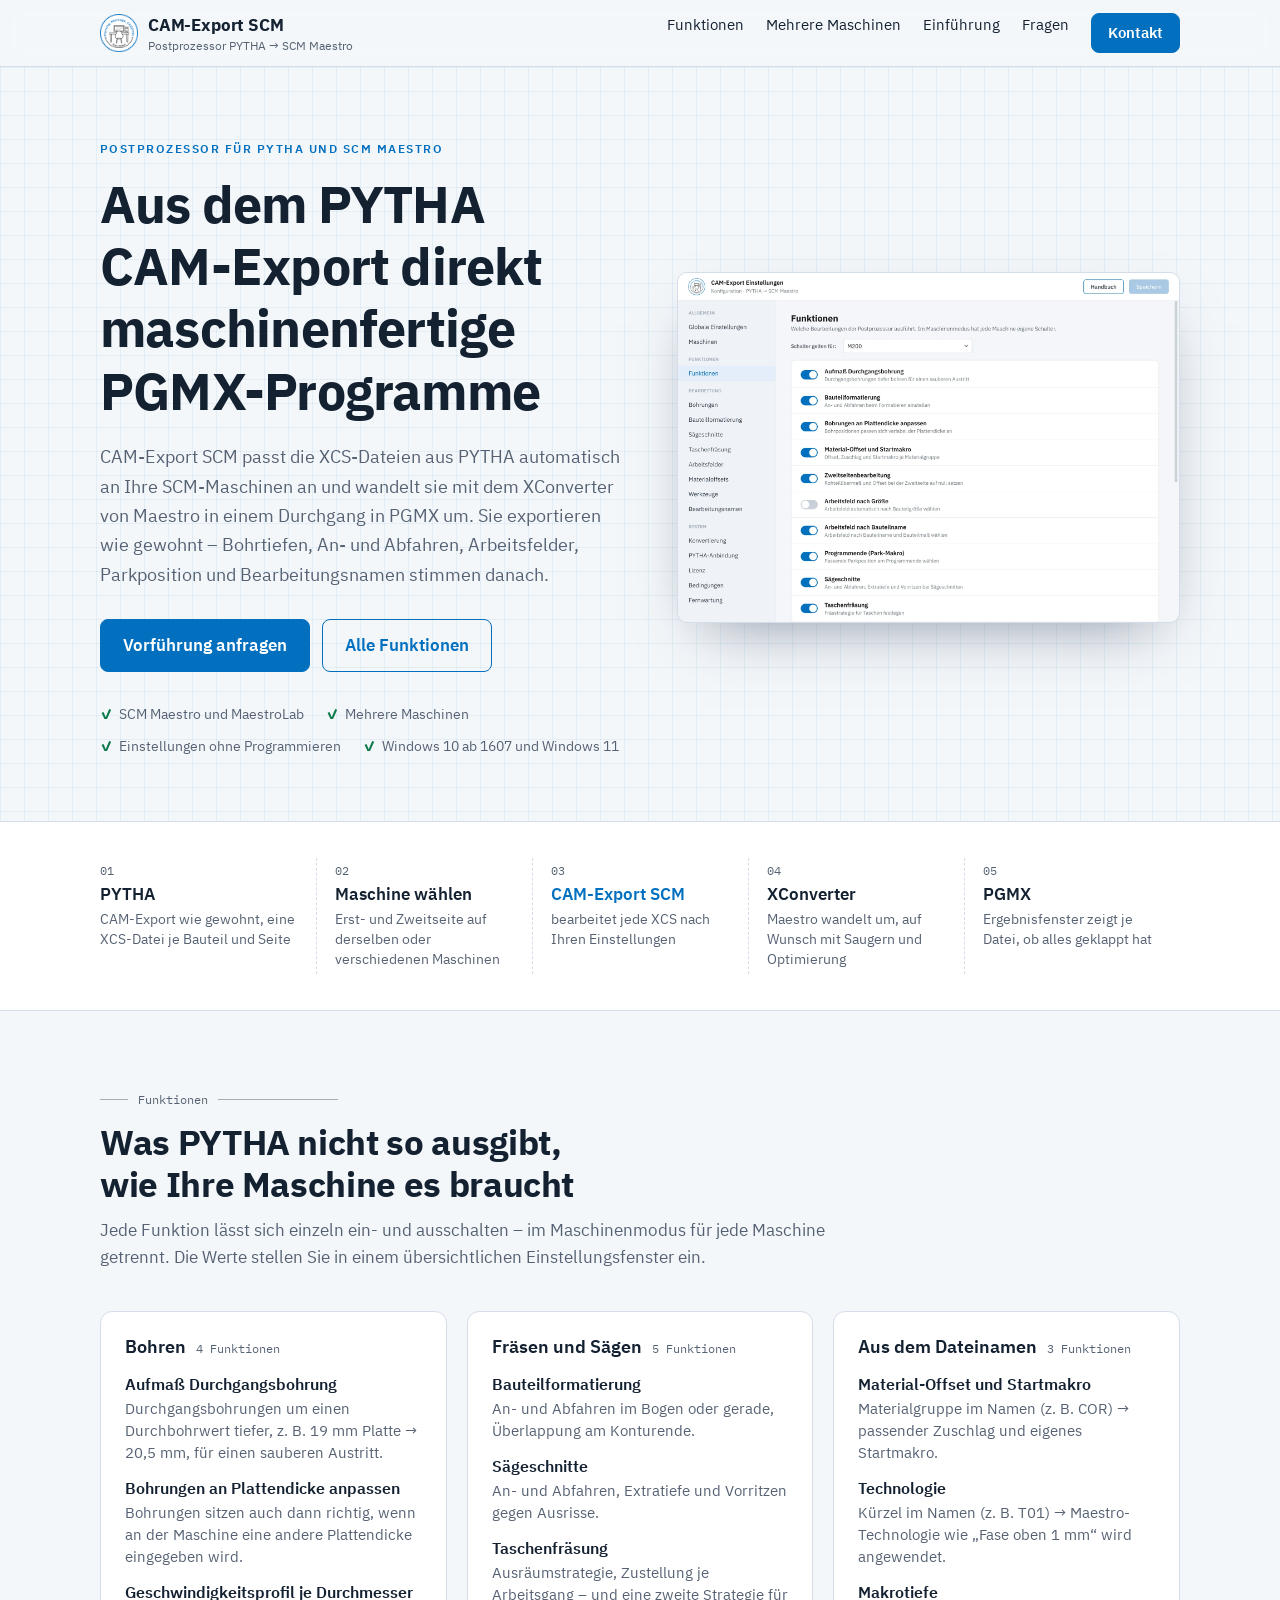
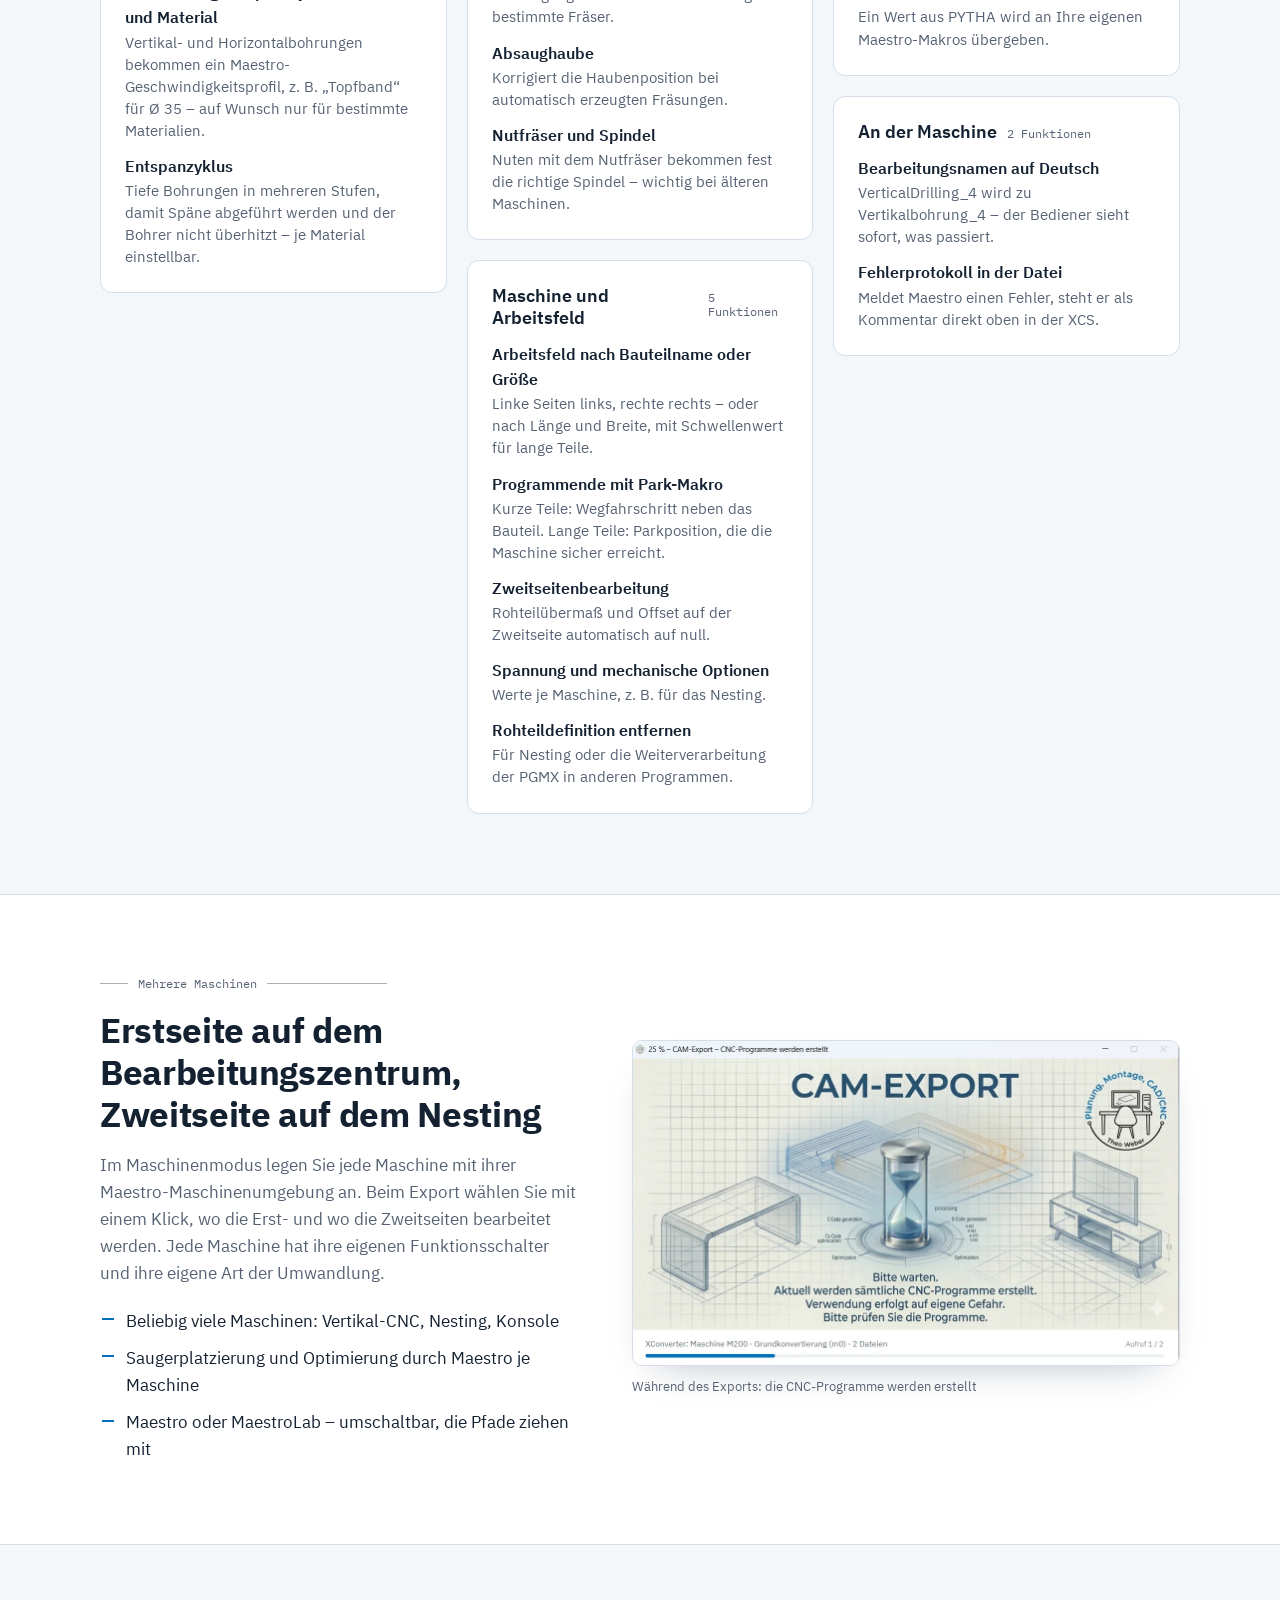
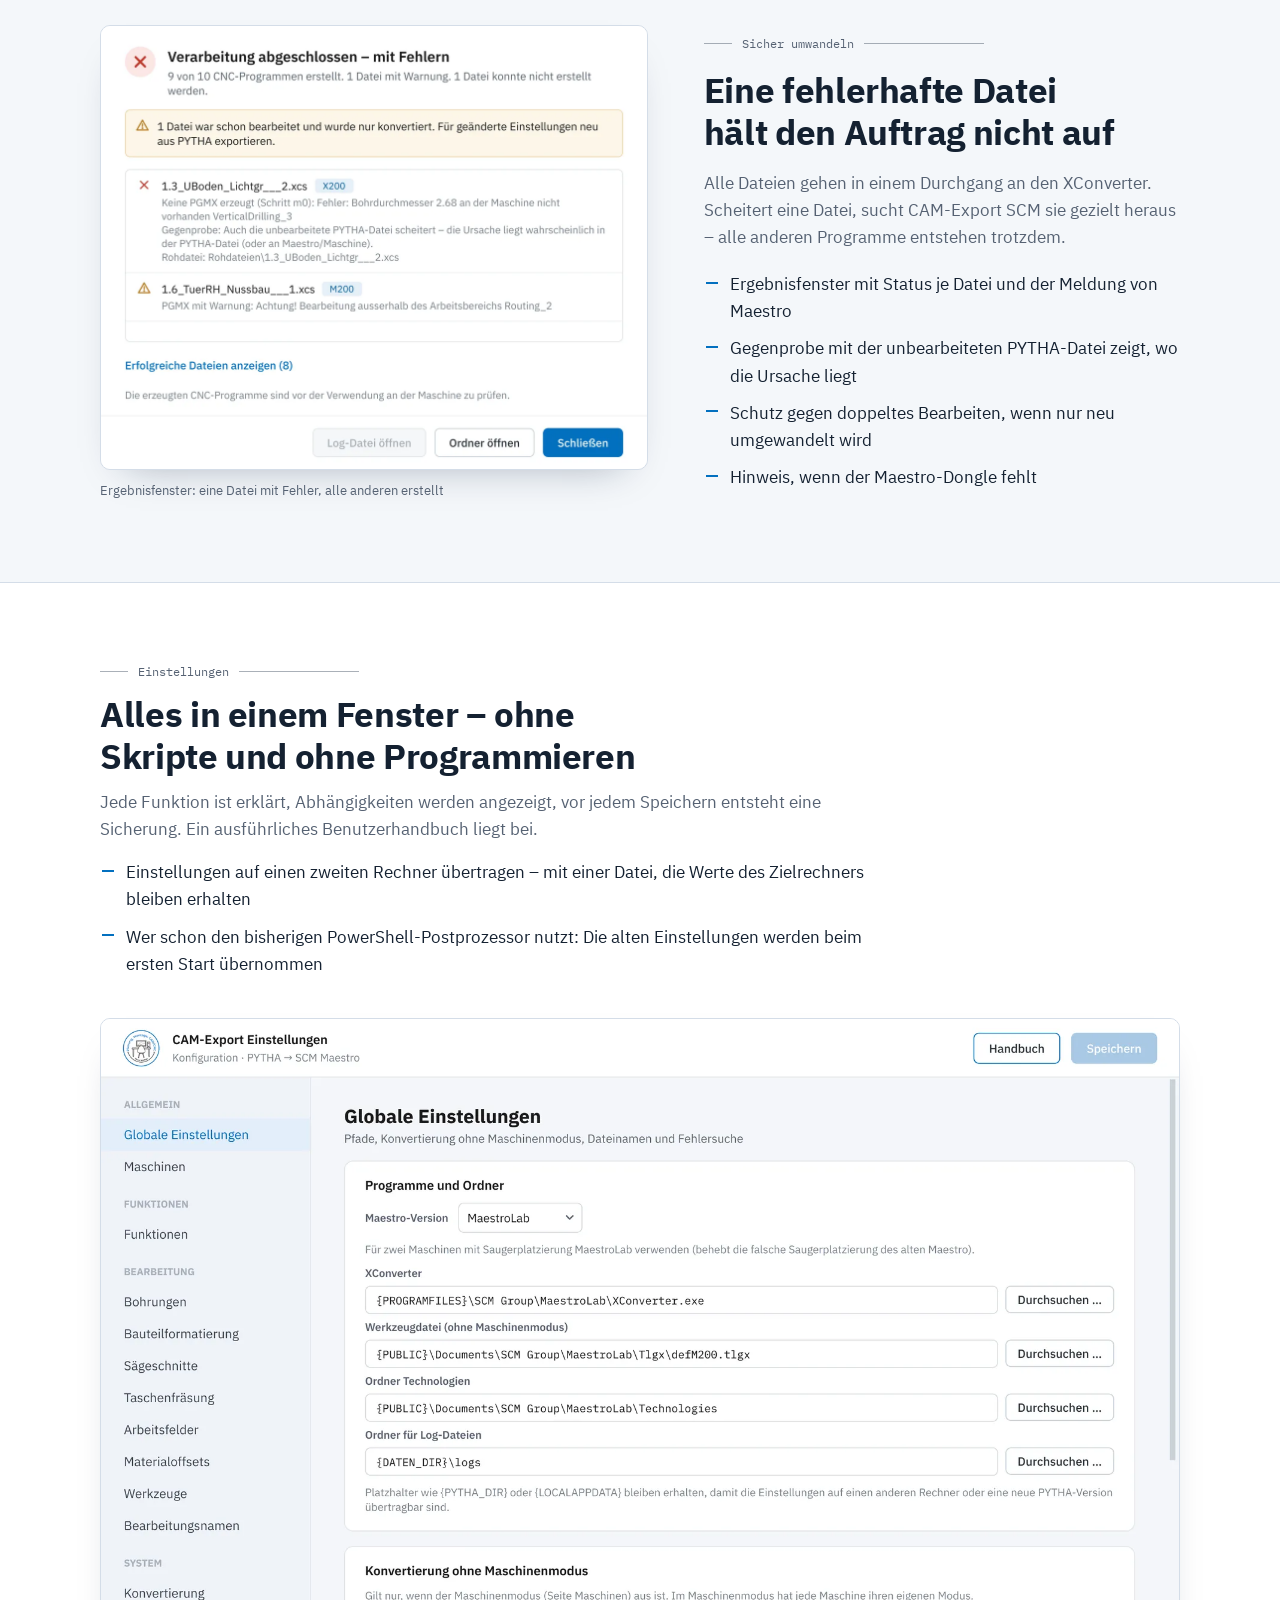
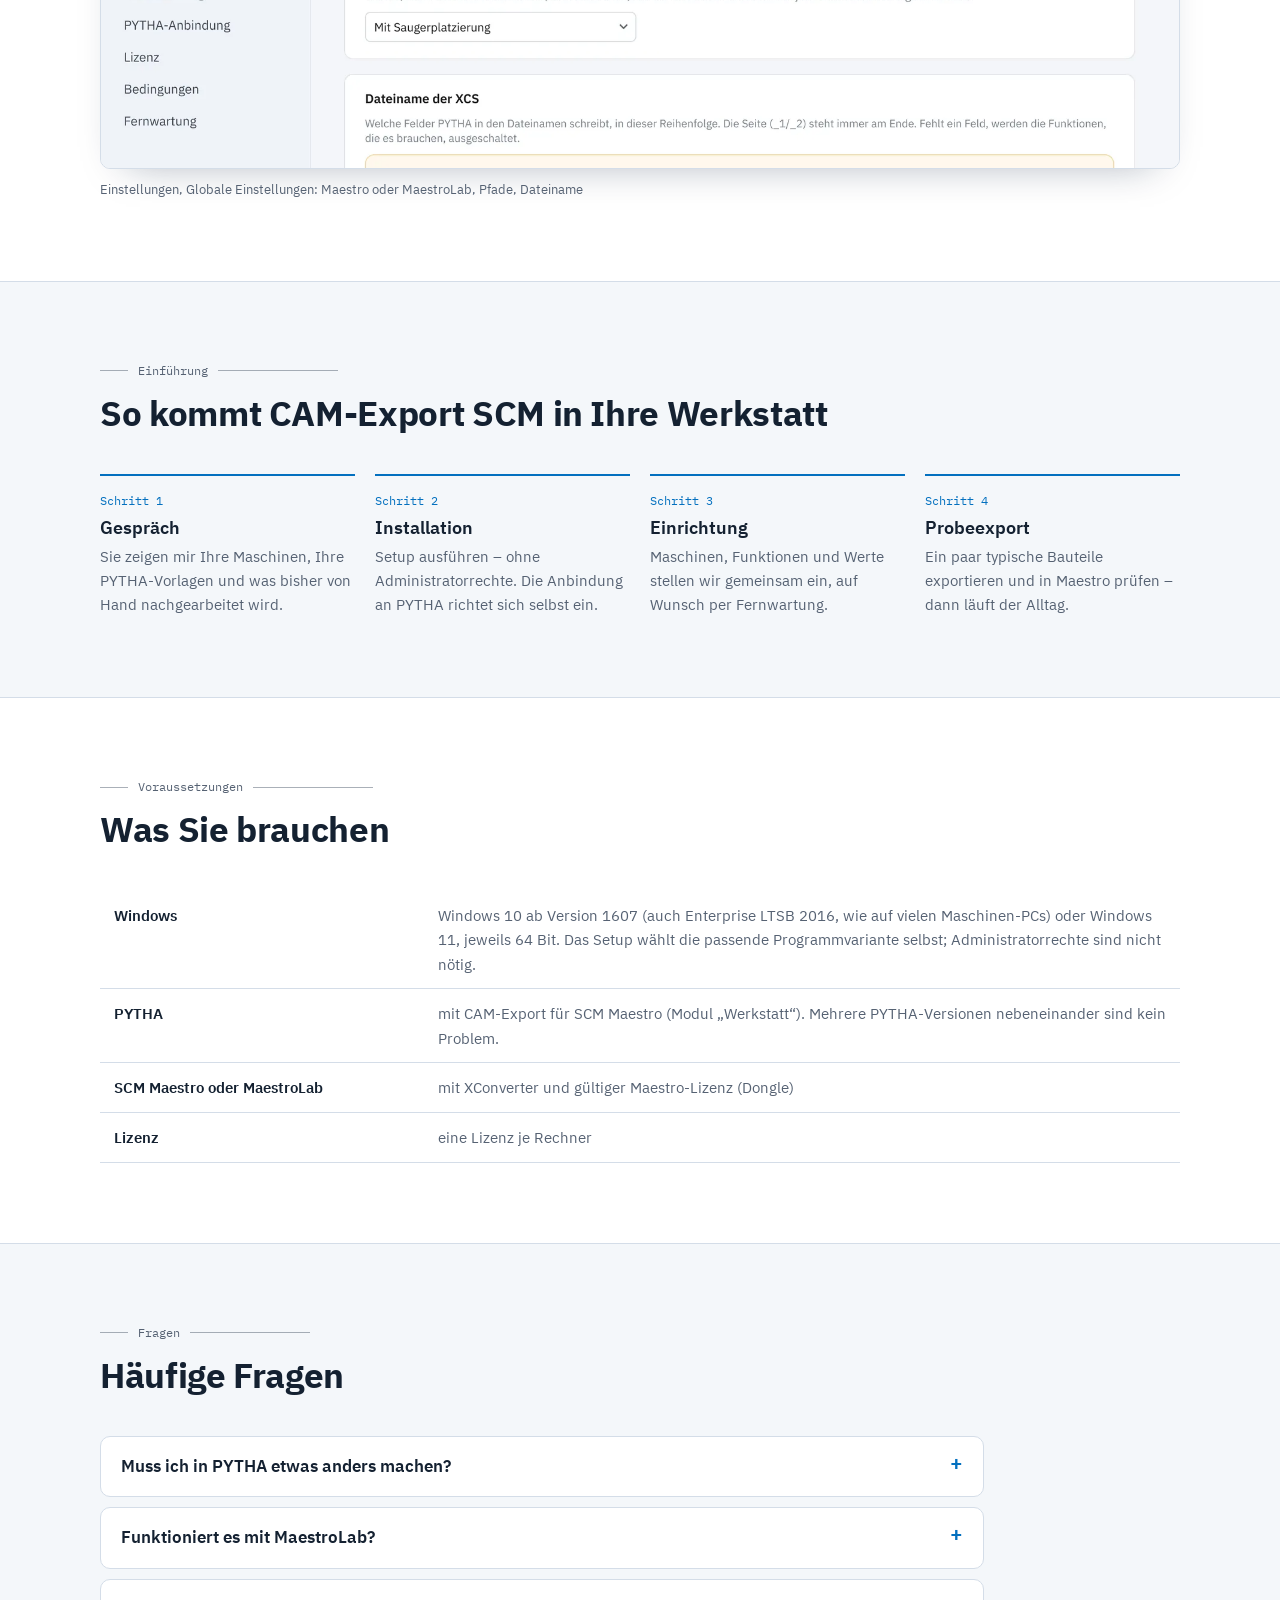
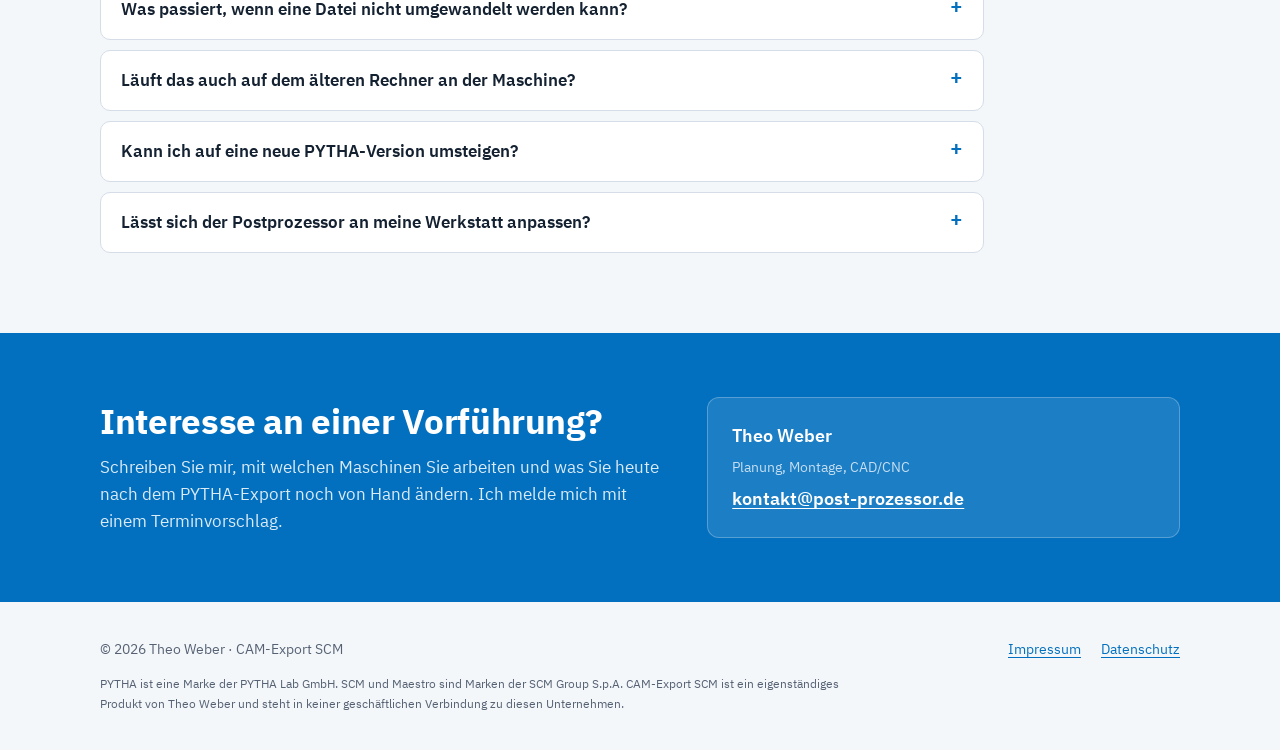
==== index.html @ 4786075a "Add files via upload" ====
<!doctype html>
<html lang="de">
<head>
<meta charset="utf-8">
<meta name="viewport" content="width=device-width, initial-scale=1">
<title>CAM-Export SCM – Postprozessor für PYTHA und SCM Maestro (XCS → PGMX)</title>
<meta name="description" content="Postprozessor für den PYTHA CAM-Export: passt XCS-Dateien automatisch an SCM-Maschinen an und erzeugt mit dem XConverter von Maestro maschinenfertige PGMX-Programme. Mehrere Maschinen, MaestroLab, Windows 10 ab 1607.">
<link rel="canonical" href="https://post-prozessor.de/">
<link rel="icon" href="img/logo_192.png" type="image/png">
<link rel="stylesheet" href="style.css">
<meta name="theme-color" content="#0370BF">
<meta property="og:title" content="CAM-Export SCM – Postprozessor für PYTHA und SCM Maestro (XCS → PGMX)">
<meta property="og:description" content="Postprozessor für den PYTHA CAM-Export: passt XCS-Dateien automatisch an SCM-Maschinen an und erzeugt mit dem XConverter von Maestro maschinenfertige PGMX-Programme. Mehrere Maschinen, MaestroLab, Windows 10 ab 1607.">
<meta property="og:type" content="website">
<meta property="og:url" content="https://post-prozessor.de/">
<meta property="og:image" content="https://post-prozessor.de/img/e_funktionen.webp">
<script type="application/ld+json">{"@context": "https://schema.org", "@type": "SoftwareApplication", "name": "CAM-Export SCM", "applicationCategory": "BusinessApplication", "operatingSystem": "Windows 10 (ab 1607), Windows 11", "description": "Postprozessor für den PYTHA CAM-Export nach SCM Maestro: XCS-Dateien anpassen und mit dem XConverter in PGMX umwandeln.", "url": "https://post-prozessor.de/", "author": {"@type": "Organization", "name": "Theo Weber – Planung, Montage, CAD/CNC"}, "inLanguage": "de"}</script>
</head>
<body>
<header class="kopf">
  <div class="huelle">
    <a class="marke" href="#start" aria-label="CAM-Export SCM – zur Startseite">
      <img src="img/logo_192.png" alt="" width="38" height="38">
      <div><b>CAM-Export SCM</b><span>Postprozessor PYTHA → SCM Maestro</span></div>
    </a>
    <nav class="navi" aria-label="Hauptnavigation">
      <a href="#funktionen">Funktionen</a>
      <a href="#maschinen">Mehrere Maschinen</a>
      <a href="#einfuehrung">Einführung</a>
      <a href="#fragen">Fragen</a>
      <a class="knopf" href="#kontakt">Kontakt</a>
    </nav>
  </div>
</header>

<main id="start">
  <section class="hero">
    <div class="huelle">
      <div>
        <div class="eyebrow">Postprozessor für PYTHA und SCM Maestro</div>
        <h1>Aus dem PYTHA CAM-Export direkt maschinenfertige PGMX-Programme</h1>
        <p class="lead">CAM-Export SCM passt die XCS-Dateien aus PYTHA automatisch an Ihre SCM-Maschinen an und
          wandelt sie mit dem XConverter von Maestro in einem Durchgang in PGMX um. Sie exportieren wie gewohnt –
          Bohrtiefen, An- und Abfahren, Arbeitsfelder, Parkposition und Bearbeitungsnamen stimmen danach.</p>
        <div class="aktionen">
          <a class="knopf" href="#kontakt">Vorführung anfragen</a>
          <a class="knopf zweit" href="#funktionen">Alle Funktionen</a>
        </div>
        <div class="fakten">
          <span>SCM Maestro und MaestroLab</span>
          <span>Mehrere Maschinen</span>
          <span>Einstellungen ohne Programmieren</span>
          <span>Windows 10 ab 1607 und Windows 11</span>
        </div>
      </div>

      <figure class="bild hero-bild">
        <img src="img/e_funktionen.webp" width="1800" height="1251"
             alt="Einstellungsfenster von CAM-Export SCM, Seite Funktionen mit Schaltern je Maschine">
      </figure>
    </div>
  </section>

  <section class="ablauf" aria-label="Ablauf">
    <div class="huelle">
      <ol class="kette">
        <li><div class="nr">01</div><div class="was">PYTHA</div><div class="wie">CAM-Export wie gewohnt, eine XCS-Datei je Bauteil und Seite</div></li>
        <li><div class="nr">02</div><div class="was">Maschine wählen</div><div class="wie">Erst- und Zweitseite auf derselben oder verschiedenen Maschinen</div></li>
        <li class="hier"><div class="nr">03</div><div class="was">CAM-Export SCM</div><div class="wie">bearbeitet jede XCS nach Ihren Einstellungen</div></li>
        <li><div class="nr">04</div><div class="was">XConverter</div><div class="wie">Maestro wandelt um, auf Wunsch mit Saugern und Optimierung</div></li>
        <li><div class="nr">05</div><div class="was">PGMX</div><div class="wie">Ergebnisfenster zeigt je Datei, ob alles geklappt hat</div></li>
      </ol>
    </div>
  </section>

  <section class="abschnitt" id="funktionen">
    <div class="huelle">
      <div class="kopfzeile">
        <div class="mass">Funktionen</div>
        <h2>Was PYTHA nicht so ausgibt, wie Ihre Maschine es braucht</h2>
        <p>Jede Funktion lässt sich einzeln ein- und ausschalten – im Maschinenmodus für jede Maschine getrennt. Die
          Werte stellen Sie in einem übersichtlichen Einstellungsfenster ein.</p>
      </div>
      <div class="gruppen">
        <article class="gruppe">
          <h3>Bohren <small>4 Funktionen</small></h3>
          <ul>
            <li><b>Aufmaß Durchgangsbohrung</b><span>Durchgangsbohrungen um einen Durchbohrwert tiefer, z. B. 19 mm Platte → 20,5 mm, für einen sauberen Austritt.</span></li>
            <li><b>Bohrungen an Plattendicke anpassen</b><span>Bohrungen sitzen auch dann richtig, wenn an der Maschine eine andere Plattendicke eingegeben wird.</span></li>
            <li><b>Geschwindigkeitsprofil je Durchmesser und Material</b><span>Vertikal- und Horizontalbohrungen bekommen ein Maestro-Geschwindigkeitsprofil, z. B. „Topfband“ für Ø 35 – auf Wunsch nur für bestimmte Materialien.</span></li>
            <li><b>Entspanzyklus</b><span>Tiefe Bohrungen in mehreren Stufen, damit Späne abgeführt werden und der Bohrer nicht überhitzt – je Material einstellbar.</span></li>
          </ul>
        </article>
        <article class="gruppe">
          <h3>Fräsen und Sägen <small>5 Funktionen</small></h3>
          <ul>
            <li><b>Bauteilformatierung</b><span>An- und Abfahren im Bogen oder gerade, Überlappung am Konturende.</span></li>
            <li><b>Sägeschnitte</b><span>An- und Abfahren, Extratiefe und Vorritzen gegen Ausrisse.</span></li>
            <li><b>Taschenfräsung</b><span>Ausräumstrategie, Zustellung je Arbeitsgang – und eine zweite Strategie für bestimmte Fräser.</span></li>
            <li><b>Absaughaube</b><span>Korrigiert die Haubenposition bei automatisch erzeugten Fräsungen.</span></li>
            <li><b>Nutfräser und Spindel</b><span>Nuten mit dem Nutfräser bekommen fest die richtige Spindel – wichtig bei älteren Maschinen.</span></li>
          </ul>
        </article>
        <article class="gruppe">
          <h3>Maschine und Arbeitsfeld <small>5 Funktionen</small></h3>
          <ul>
            <li><b>Arbeitsfeld nach Bauteilname oder Größe</b><span>Linke Seiten links, rechte rechts – oder nach Länge und Breite, mit Schwellenwert für lange Teile.</span></li>
            <li><b>Programmende mit Park-Makro</b><span>Kurze Teile: Wegfahrschritt neben das Bauteil. Lange Teile: Parkposition, die die Maschine sicher erreicht.</span></li>
            <li><b>Zweitseitenbearbeitung</b><span>Rohteilübermaß und Offset auf der Zweitseite automatisch auf null.</span></li>
            <li><b>Spannung und mechanische Optionen</b><span>Werte je Maschine, z. B. für das Nesting.</span></li>
            <li><b>Rohteildefinition entfernen</b><span>Für Nesting oder die Weiterverarbeitung der PGMX in anderen Programmen.</span></li>
          </ul>
        </article>
        <article class="gruppe">
          <h3>Aus dem Dateinamen <small>3 Funktionen</small></h3>
          <ul>
            <li><b>Material-Offset und Startmakro</b><span>Materialgruppe im Namen (z. B. COR) → passender Zuschlag und eigenes Startmakro.</span></li>
            <li><b>Technologie</b><span>Kürzel im Namen (z. B. T01) → Maestro-Technologie wie „Fase oben 1 mm“ wird angewendet.</span></li>
            <li><b>Makrotiefe</b><span>Ein Wert aus PYTHA wird an Ihre eigenen Maestro-Makros übergeben.</span></li>
          </ul>
        </article>
        <article class="gruppe">
          <h3>An der Maschine <small>2 Funktionen</small></h3>
          <ul>
            <li><b>Bearbeitungsnamen auf Deutsch</b><span>VerticalDrilling_4 wird zu Vertikalbohrung_4 – der Bediener sieht sofort, was passiert.</span></li>
            <li><b>Fehlerprotokoll in der Datei</b><span>Meldet Maestro einen Fehler, steht er als Kommentar direkt oben in der XCS.</span></li>
          </ul>
        </article>
      </div>
    </div>
  </section>

  <section class="abschnitt weiss" id="maschinen">
    <div class="huelle zweispaltig">
      <div class="text">
        <div class="mass">Mehrere Maschinen</div>
        <h2>Erstseite auf dem Bearbeitungszentrum, Zweitseite auf dem Nesting</h2>
        <p>Im Maschinenmodus legen Sie jede Maschine mit ihrer Maestro-Maschinenumgebung an. Beim Export wählen Sie
          mit einem Klick, wo die Erst- und wo die Zweitseiten bearbeitet werden. Jede Maschine hat ihre eigenen
          Funktionsschalter und ihre eigene Art der Umwandlung.</p>
        <ul class="punkte">
          <li>Beliebig viele Maschinen: Vertikal-CNC, Nesting, Konsole</li>
          <li>Saugerplatzierung und Optimierung durch Maestro je Maschine</li>
          <li>Maestro oder MaestroLab – umschaltbar, die Pfade ziehen mit</li>
        </ul>
      </div>
      <figure class="bild">
        <img src="img/t_verarbeitung.webp" width="1096" height="650" loading="lazy"
             alt="Verarbeitungsfenster von CAM-Export SCM während die CNC-Programme erstellt werden">
        <figcaption>Während des Exports: die CNC-Programme werden erstellt</figcaption>
      </figure>
    </div>
  </section>

  <section class="abschnitt" id="sicherheit">
    <div class="huelle zweispaltig umgekehrt">
      <div class="text">
        <div class="mass">Sicher umwandeln</div>
        <h2>Eine fehlerhafte Datei hält den Auftrag nicht auf</h2>
        <p>Alle Dateien gehen in einem Durchgang an den XConverter. Scheitert eine Datei, sucht CAM-Export SCM sie
          gezielt heraus – alle anderen Programme entstehen trotzdem.</p>
        <ul class="punkte">
          <li>Ergebnisfenster mit Status je Datei und der Meldung von Maestro</li>
          <li>Gegenprobe mit der unbearbeiteten PYTHA-Datei zeigt, wo die Ursache liegt</li>
          <li>Schutz gegen doppeltes Bearbeiten, wenn nur neu umgewandelt wird</li>
          <li>Hinweis, wenn der Maestro-Dongle fehlt</li>
        </ul>
      </div>
      <figure class="bild"><img src="img/d_ergebnis_fehler.webp" width="1100" height="894" loading="lazy" alt="Ergebnisfenster: 9 von 10 CNC-Programmen erstellt, eine Datei mit Fehler und Meldung von Maestro"><figcaption>Ergebnisfenster: eine Datei mit Fehler, alle anderen erstellt</figcaption></figure>
    </div>
  </section>

  <section class="abschnitt weiss" id="einstellungen">
    <div class="huelle">
      <div class="kopfzeile">
        <div class="mass">Einstellungen</div>
        <h2>Alles in einem Fenster – ohne Skripte und ohne Programmieren</h2>
        <p>Jede Funktion ist erklärt, Abhängigkeiten werden angezeigt, vor jedem Speichern entsteht eine Sicherung.
          Ein ausführliches Benutzerhandbuch liegt bei.</p>
        <ul class="punkte">
          <li>Einstellungen auf einen zweiten Rechner übertragen – mit einer Datei, die Werte des Zielrechners bleiben erhalten</li>
          <li>Wer schon den bisherigen PowerShell-Postprozessor nutzt: Die alten Einstellungen werden beim ersten Start übernommen</li>
        </ul>
      </div>
      <figure class="bild">
        <img src="img/e_allgemein.webp" width="1800" height="1251" loading="lazy"
             alt="Einstellungsfenster, Globale Einstellungen mit Maestro-Version und Programmpfaden">
        <figcaption>Einstellungen, Globale Einstellungen: Maestro oder MaestroLab, Pfade, Dateiname</figcaption>
      </figure>
    </div>
  </section>

  <section class="abschnitt" id="einfuehrung">
    <div class="huelle">
      <div class="kopfzeile">
        <div class="mass">Einführung</div>
        <h2>So kommt CAM-Export SCM in Ihre Werkstatt</h2>
      </div>
      <ol class="schritte">
        <li><h3>Gespräch</h3><p>Sie zeigen mir Ihre Maschinen, Ihre PYTHA-Vorlagen und was bisher von Hand nachgearbeitet wird.</p></li>
        <li><h3>Installation</h3><p>Setup ausführen – ohne Administratorrechte. Die Anbindung an PYTHA richtet sich selbst ein.</p></li>
        <li><h3>Einrichtung</h3><p>Maschinen, Funktionen und Werte stellen wir gemeinsam ein, auf Wunsch per Fernwartung.</p></li>
        <li><h3>Probeexport</h3><p>Ein paar typische Bauteile exportieren und in Maestro prüfen – dann läuft der Alltag.</p></li>
      </ol>
    </div>
  </section>

  <section class="abschnitt weiss" id="voraussetzungen">
    <div class="huelle">
      <div class="kopfzeile">
        <div class="mass">Voraussetzungen</div>
        <h2>Was Sie brauchen</h2>
      </div>
      <div class="tabelle-wrap">
        <table class="vor">
          <tr><th>Windows</th><td>Windows 10 ab Version 1607 (auch Enterprise LTSB 2016, wie auf vielen Maschinen-PCs) oder Windows 11, jeweils 64 Bit. Das Setup wählt die passende Programmvariante selbst; Administratorrechte sind nicht nötig.</td></tr>
          <tr><th>PYTHA</th><td>mit CAM-Export für SCM Maestro (Modul „Werkstatt“). Mehrere PYTHA-Versionen nebeneinander sind kein Problem.</td></tr>
          <tr><th>SCM Maestro oder MaestroLab</th><td>mit XConverter und gültiger Maestro-Lizenz (Dongle)</td></tr>
          <tr><th>Lizenz</th><td>eine Lizenz je Rechner</td></tr>
        </table>
      </div>
    </div>
  </section>

  <section class="abschnitt" id="fragen">
    <div class="huelle">
      <div class="kopfzeile">
        <div class="mass">Fragen</div>
        <h2>Häufige Fragen</h2>
      </div>
      <div class="fragen">
        <details>
          <summary>Muss ich in PYTHA etwas anders machen?</summary>
          <p>Nein. Sie exportieren wie gewohnt. CAM-Export SCM klinkt sich in den CAM-Export ein und startet automatisch.
            Nur wenn Werte aus dem Dateinamen genutzt werden sollen (z. B. Materialgruppe oder Technologie), muss die
            Namensvorlage in PYTHA dazu passen.</p>
        </details>
        <details>
          <summary>Funktioniert es mit MaestroLab?</summary>
          <p>Ja. Sie wählen in den Einstellungen, ob Maestro oder MaestroLab verwendet wird. Bei zwei Maschinen mit
            Saugerplatzierung wird MaestroLab empfohlen.</p>
        </details>
        <details>
          <summary>Was passiert, wenn eine Datei nicht umgewandelt werden kann?</summary>
          <p>Alle anderen Programme entstehen trotzdem. Das Ergebnisfenster zeigt die Meldung von Maestro, und eine
            Gegenprobe mit der unbearbeiteten Datei zeigt, ob die Ursache in PYTHA oder in der Bearbeitung liegt.</p>
        </details>
        <details>
          <summary>Läuft das auch auf dem älteren Rechner an der Maschine?</summary>
          <p>Ja. CAM-Export SCM läuft ab Windows 10 Version 1607 – auch auf Maschinen-PCs, die nicht aktualisiert
            werden dürfen. Das Setup erkennt die Windows-Version und installiert die passende Programmvariante.
            Bedienung und Ergebnisse sind gleich.</p>
        </details>
        <details>
          <summary>Kann ich auf eine neue PYTHA-Version umsteigen?</summary>
          <p>Ja. Die Einstellungen sind unabhängig von der PYTHA-Version. Beim nächsten Öffnen der Einstellungen fragt
            das Programm, ob die neue Version angebunden werden soll.</p>
        </details>
        <details>
          <summary>Lässt sich der Postprozessor an meine Werkstatt anpassen?</summary>
          <p>Ja. Die vorhandenen Funktionen decken die häufigsten Anpassungen ab. Fehlt etwas, sprechen Sie mich an –
            neue Funktionen lassen sich ergänzen.</p>
        </details>
      </div>
    </div>
  </section>

  <section class="kontakt" id="kontakt">
    <div class="huelle">
      <div>
        <h2>Interesse an einer Vorführung?</h2>
        <p>Schreiben Sie mir, mit welchen Maschinen Sie arbeiten und was Sie heute nach dem PYTHA-Export noch von Hand
          ändern. Ich melde mich mit einem Terminvorschlag.</p>
      </div>
      <div class="karte">
        <span class="name">Theo Weber</span>
        <small>Planung, Montage, CAD/CNC</small>
        <a class="mail" data-u="kontakt" data-d="post-prozessor.de" href="#kontakt">kontakt [at] post-prozessor.de</a>
      </div>
    </div>
  </section>
</main>


<footer class="fuss">
  <div class="huelle">
    <div class="zeile">
      <span>© 2026 Theo Weber · CAM-Export SCM</span>
      <nav aria-label="Rechtliches"><a href="impressum.html">Impressum</a><a href="datenschutz.html">Datenschutz</a></nav>
    </div>
    <p class="marken">PYTHA ist eine Marke der PYTHA Lab GmbH. SCM und Maestro sind Marken der SCM Group S.p.A.
      CAM-Export SCM ist ein eigenständiges Produkt von Theo Weber und steht in keiner geschäftlichen Verbindung zu
      diesen Unternehmen.</p>
  </div>
</footer>
<script>for(const a of document.querySelectorAll("a.mail")){const m=a.dataset.u+"@"+a.dataset.d;a.href="mailto:"+m;a.textContent=m;}</script>
</body>
</html>
---- style.css ----
@font-face { font-family: "IBM Plex Sans"; font-weight: 400; font-style: normal; font-display: swap; src: url("fonts/IBMPlexSans-Regular.woff2") format("woff2"); }
@font-face { font-family: "IBM Plex Sans"; font-weight: 500; font-style: normal; font-display: swap; src: url("fonts/IBMPlexSans-Medium.woff2") format("woff2"); }
@font-face { font-family: "IBM Plex Sans"; font-weight: 600; font-style: normal; font-display: swap; src: url("fonts/IBMPlexSans-SemiBold.woff2") format("woff2"); }
@font-face { font-family: "IBM Plex Sans"; font-weight: 700; font-style: normal; font-display: swap; src: url("fonts/IBMPlexSans-Bold.woff2") format("woff2"); }
@font-face { font-family: "IBM Plex Mono"; font-weight: 400; font-style: normal; font-display: swap; src: url("fonts/IBMPlexMono-Regular.woff2") format("woff2"); }
/* Layout: technisches Zeichenblatt – Raster nur im Kopf, sonst ruhige Flächen; Maßlinie als einziges Ornament. */
:root {
  --papier: #F4F7FA;
  --flaeche: #FFFFFF;
  --tinte: #142131;
  --grau: #566273;
  --linie: #D4DDE8;
  --raster: rgba(3, 112, 191, 0.07);
  --blau: #0370BF;
  --blau-tief: #025A9A;
  --blau-hell: #E6F0FA;
  --neu: #0B7A4B;
  --neu-hell: #E5F4EC;
  --code-bg: #0F1C2B;
  --code-fg: #D8E3EF;
  --code-grau: #7F91A6;
  --schrift: "IBM Plex Sans", "Segoe UI", system-ui, sans-serif;
  --schrift-mono: "IBM Plex Mono", Consolas, "Courier New", monospace;
  --breite: 1120px;
}
@media (prefers-color-scheme: dark) {
  :root:not([data-theme="light"]) {
    --papier: #0E1620; --flaeche: #152130; --tinte: #E6EDF5; --grau: #9AA8B9; --linie: #263548;
    --raster: rgba(94, 170, 230, 0.08); --blau: #4AA3E8; --blau-tief: #7CBDF0; --blau-hell: #16304A;
    --neu: #5CC994; --neu-hell: #143326; --code-bg: #08111B; color-scheme: dark;
  }
}
:root[data-theme="dark"] {
  --papier: #0E1620; --flaeche: #152130; --tinte: #E6EDF5; --grau: #9AA8B9; --linie: #263548;
  --raster: rgba(94, 170, 230, 0.08); --blau: #4AA3E8; --blau-tief: #7CBDF0; --blau-hell: #16304A;
  --neu: #5CC994; --neu-hell: #143326; --code-bg: #08111B; color-scheme: dark;
}

* { box-sizing: border-box; }
html { scroll-behavior: smooth; }
@media (prefers-reduced-motion: reduce) { html { scroll-behavior: auto; } }
body {
  margin: 0; background: var(--papier); color: var(--tinte);
  font-family: var(--schrift); font-size: 17px; line-height: 1.6;
  -webkit-font-smoothing: antialiased;
}
img { max-width: 100%; height: auto; display: block; }
a { color: var(--blau); text-underline-offset: 3px; }
a:hover { color: var(--blau-tief); }
:focus-visible { outline: 3px solid var(--blau); outline-offset: 3px; border-radius: 4px; }
code, .mono { font-family: var(--schrift-mono); font-size: 0.9em; }
h1, h2, h3 { line-height: 1.2; text-wrap: balance; margin: 0; }
h1 { font-size: clamp(2rem, 4.6vw, 3.25rem); font-weight: 700; letter-spacing: -0.015em; }
h2 { font-size: clamp(1.55rem, 3vw, 2.2rem); font-weight: 700; letter-spacing: -0.01em; }
h3 { font-size: 1.12rem; font-weight: 600; }
p { margin: 0; }

.huelle { max-width: var(--breite); margin: 0 auto; padding-inline: 20px; }
.eyebrow {
  font-size: 0.78rem; font-weight: 600; letter-spacing: 0.12em; text-transform: uppercase; color: var(--blau);
}

/* ---------------------------------------------------------------- Kopf */
.kopf {
  position: sticky; top: env(safe-area-inset-top, 0px); z-index: 10;
  background: color-mix(in srgb, var(--papier) 88%, transparent);
  backdrop-filter: blur(10px); border-bottom: 1px solid var(--linie);
}
.kopf .huelle { display: flex; align-items: center; gap: 24px; padding-block: 12px; }
.marke { display: flex; align-items: center; gap: 10px; text-decoration: none; color: var(--tinte); }
.marke img { width: 38px; height: 38px; }
.marke b { font-size: 1.05rem; letter-spacing: -0.01em; }
.marke span { display: block; font-size: 0.75rem; color: var(--grau); line-height: 1.2; }
.navi { margin-left: auto; display: flex; gap: 22px; font-size: 0.94rem; }
.navi a { color: var(--tinte); text-decoration: none; }
.navi a:hover { color: var(--blau); }
.navi .knopf { padding: 7px 16px; font-size: 0.92rem; }
@media (max-width: 860px) { .navi a:not(.knopf) { display: none; } }

.knopf {
  display: inline-flex; align-items: center; gap: 8px; padding: 12px 22px; border-radius: 8px;
  background: var(--blau); color: #fff !important; text-decoration: none; font-weight: 600;
  border: 1px solid var(--blau); transition: background 0.15s;
}
.knopf:hover { background: var(--blau-tief); border-color: var(--blau-tief); }
.knopf.zweit { background: transparent; color: var(--blau) !important; }
.knopf.zweit:hover { background: var(--blau-hell); }

/* ---------------------------------------------------------------- Hero mit Zeichenraster */
.hero {
  border-bottom: 1px solid var(--linie);
  background-image:
    linear-gradient(var(--raster) 1px, transparent 1px),
    linear-gradient(90deg, var(--raster) 1px, transparent 1px);
  background-size: 24px 24px;
}
.hero .huelle {
  display: grid; grid-template-columns: minmax(0, 1.05fr) minmax(0, 1fr); gap: 48px; align-items: center;
  padding-block: 72px 64px;
}
@media (max-width: 900px) { .hero .huelle { grid-template-columns: minmax(0, 1fr); padding-block: 44px; gap: 36px; } }
.hero h1 { margin-top: 14px; }
.hero .lead { margin-top: 20px; font-size: 1.15rem; color: var(--grau); max-width: 34em; }
.hero .aktionen { margin-top: 30px; display: flex; flex-wrap: wrap; gap: 12px; }
.hero .fakten { margin-top: 30px; display: flex; flex-wrap: wrap; gap: 8px 22px; font-size: 0.9rem; color: var(--grau); }
.hero .fakten span::before { content: "✓"; color: var(--neu); font-weight: 700; margin-right: 6px; }

/* ---------------------------------------------------------------- Ablauf PYTHA → PGMX */
.ablauf { background: var(--flaeche); border-bottom: 1px solid var(--linie); }
.ablauf .huelle { padding-block: 36px; }
.kette { list-style: none; margin: 0; padding: 0; display: grid; grid-template-columns: repeat(5, minmax(0, 1fr)); gap: 0; }
.kette li { position: relative; padding: 4px 18px 4px 0; }
.kette li + li { padding-left: 18px; border-left: 1px dashed var(--linie); }
.kette .was { font-weight: 600; }
.kette .wie { font-size: 0.86rem; color: var(--grau); line-height: 1.45; margin-top: 2px; }
.kette .hier .was { color: var(--blau); }
.kette .nr { font-family: var(--schrift-mono); font-size: 0.74rem; color: var(--grau); }
@media (max-width: 860px) {
  .kette { grid-template-columns: minmax(0, 1fr); gap: 14px; }
  .kette li + li { border-left: 0; padding-left: 0; border-top: 1px dashed var(--linie); padding-top: 14px; }
}

/* ---------------------------------------------------------------- Abschnitte */
.abschnitt { padding-block: 80px; }
.abschnitt.weiss { background: var(--flaeche); border-block: 1px solid var(--linie); }
.abschnitt .kopfzeile { max-width: 46em; display: grid; gap: 12px; margin-bottom: 40px; }
.abschnitt .kopfzeile p { color: var(--grau); font-size: 1.05rem; }
@media (max-width: 700px) { .abschnitt { padding-block: 56px; } }

/* Maßlinie unter Abschnittstiteln */
.mass { display: flex; align-items: center; gap: 10px; color: var(--grau); font-family: var(--schrift-mono); font-size: 0.72rem; }
.mass::before, .mass::after { content: ""; height: 1px; background: currentColor; opacity: 0.5; }
.mass::before { width: 28px; }
.mass::after { flex: 1; max-width: 120px; }

/* Funktionsgruppen */
.gruppen { columns: 3 300px; column-gap: 20px; }
.gruppe { background: var(--flaeche); border: 1px solid var(--linie); border-radius: 12px; padding: 24px; min-width: 0;
  break-inside: avoid; margin-bottom: 20px; display: block; }
.abschnitt.weiss .gruppe { background: var(--papier); }
.gruppe h3 { display: flex; align-items: baseline; gap: 10px; }
.gruppe h3 small { font-family: var(--schrift-mono); font-size: 0.72rem; color: var(--grau); font-weight: 400; }
.gruppe ul { list-style: none; margin: 14px 0 0; padding: 0; display: grid; gap: 12px; }
.gruppe li { display: grid; gap: 1px; }
.gruppe li b { font-weight: 600; font-size: 0.98rem; }
.gruppe li span { color: var(--grau); font-size: 0.92rem; line-height: 1.5; }

/* Bild + Text */
.zweispaltig { display: grid; grid-template-columns: minmax(0, 1fr) minmax(0, 1.15fr); gap: 56px; align-items: center; }
.zweispaltig.umgekehrt { grid-template-columns: minmax(0, 1.15fr) minmax(0, 1fr); }
.zweispaltig.umgekehrt .text { order: 2; }
@media (max-width: 900px) {
  .zweispaltig, .zweispaltig.umgekehrt { grid-template-columns: minmax(0, 1fr); gap: 28px; }
  .zweispaltig.umgekehrt .text { order: 0; }
}
.text { display: grid; gap: 16px; min-width: 0; }
.text p { color: var(--grau); }
.punkte { margin: 4px 0 0; padding: 0; list-style: none; display: grid; gap: 10px; }
.punkte li { padding-left: 26px; position: relative; }
.punkte li::before {
  content: ""; position: absolute; left: 2px; top: 0.62em; width: 12px; height: 2px; background: var(--blau);
}
.bild { margin: 0; min-width: 0; }
.bild img { border-radius: 10px; border: 1px solid var(--linie); box-shadow: 0 18px 40px -26px rgba(10, 30, 60, 0.4); background: var(--flaeche); }
.bild figcaption { margin-top: 10px; font-size: 0.84rem; color: var(--grau); }
.bilder2 { display: grid; grid-template-columns: repeat(2, minmax(0, 1fr)); gap: 16px; }
@media (max-width: 560px) { .bilder2 { grid-template-columns: minmax(0, 1fr); } }

/* Schritte */
.schritte { list-style: none; margin: 0; padding: 0; display: grid; grid-template-columns: repeat(4, minmax(0, 1fr)); gap: 20px; counter-reset: s; }
.schritte li { counter-increment: s; border-top: 2px solid var(--blau); padding-top: 16px; display: grid; gap: 6px; align-content: start; }
.schritte li::before { content: "Schritt " counter(s); font-family: var(--schrift-mono); font-size: 0.74rem; color: var(--blau); }
.schritte li p { color: var(--grau); font-size: 0.94rem; }
@media (max-width: 900px) { .schritte { grid-template-columns: repeat(2, minmax(0, 1fr)); } }
@media (max-width: 520px) { .schritte { grid-template-columns: minmax(0, 1fr); } }

/* Voraussetzungen */
.tabelle-wrap { overflow-x: auto; }
table.vor { width: 100%; border-collapse: collapse; font-size: 0.96rem; }
table.vor th, table.vor td { text-align: left; padding: 12px 14px; border-bottom: 1px solid var(--linie); vertical-align: top; }
table.vor th { width: 30%; font-weight: 600; }
table.vor td { color: var(--grau); }

/* Fragen */
.fragen { display: grid; gap: 10px; max-width: 52em; }
.fragen details { background: var(--flaeche); border: 1px solid var(--linie); border-radius: 10px; padding: 0 20px; }
.fragen summary { cursor: pointer; padding: 16px 0; font-weight: 600; list-style: none; display: flex; justify-content: space-between; gap: 16px; }
.fragen summary::-webkit-details-marker { display: none; }
.fragen summary::after { content: "+"; color: var(--blau); font-size: 1.3rem; line-height: 1; }
.fragen details[open] summary::after { content: "–"; }
.fragen details p { padding-bottom: 18px; color: var(--grau); }

/* Kontakt */
.kontakt { background: var(--blau); color: #fff; }
.kontakt .huelle { padding-block: 64px; display: grid; grid-template-columns: minmax(0, 1.2fr) minmax(0, 1fr); gap: 40px; align-items: center; }
@media (max-width: 860px) { .kontakt .huelle { grid-template-columns: minmax(0, 1fr); } }
.kontakt h2 { color: #fff; }
.kontakt p { color: rgba(255, 255, 255, 0.86); margin-top: 12px; max-width: 34em; }
.kontakt .karte { background: rgba(255, 255, 255, 0.1); border: 1px solid rgba(255, 255, 255, 0.25); border-radius: 12px; padding: 24px; display: grid; gap: 6px; }
.kontakt .karte .name { font-weight: 600; font-size: 1.1rem; }
.kontakt .karte a { color: #fff; font-weight: 600; font-size: 1.1rem; overflow-wrap: anywhere; }
.kontakt .karte small { color: rgba(255, 255, 255, 0.75); }

/* Fuß */
.fuss { padding-block: 36px; font-size: 0.86rem; color: var(--grau); }
.fuss .huelle { display: grid; gap: 14px; }
.fuss .zeile { display: flex; flex-wrap: wrap; gap: 8px 24px; justify-content: space-between; }
.fuss nav { display: flex; gap: 20px; }
.fuss .marken { font-size: 0.78rem; max-width: 60em; }

/* Rechtsseiten */
.recht { max-width: 46em; padding-block: 56px 80px; }
.recht h1 { font-size: 2rem; margin-bottom: 24px; }
.recht h2 { font-size: 1.25rem; margin: 32px 0 10px; }
.recht p, .recht li { color: var(--grau); }
.recht p + p { margin-top: 10px; }
.platzhalter { background: #FFF3C4; color: #5B4300; padding: 0 4px; border-radius: 3px; }

.hero-bild img { box-shadow: 0 24px 60px -28px rgba(10, 30, 60, 0.5); }
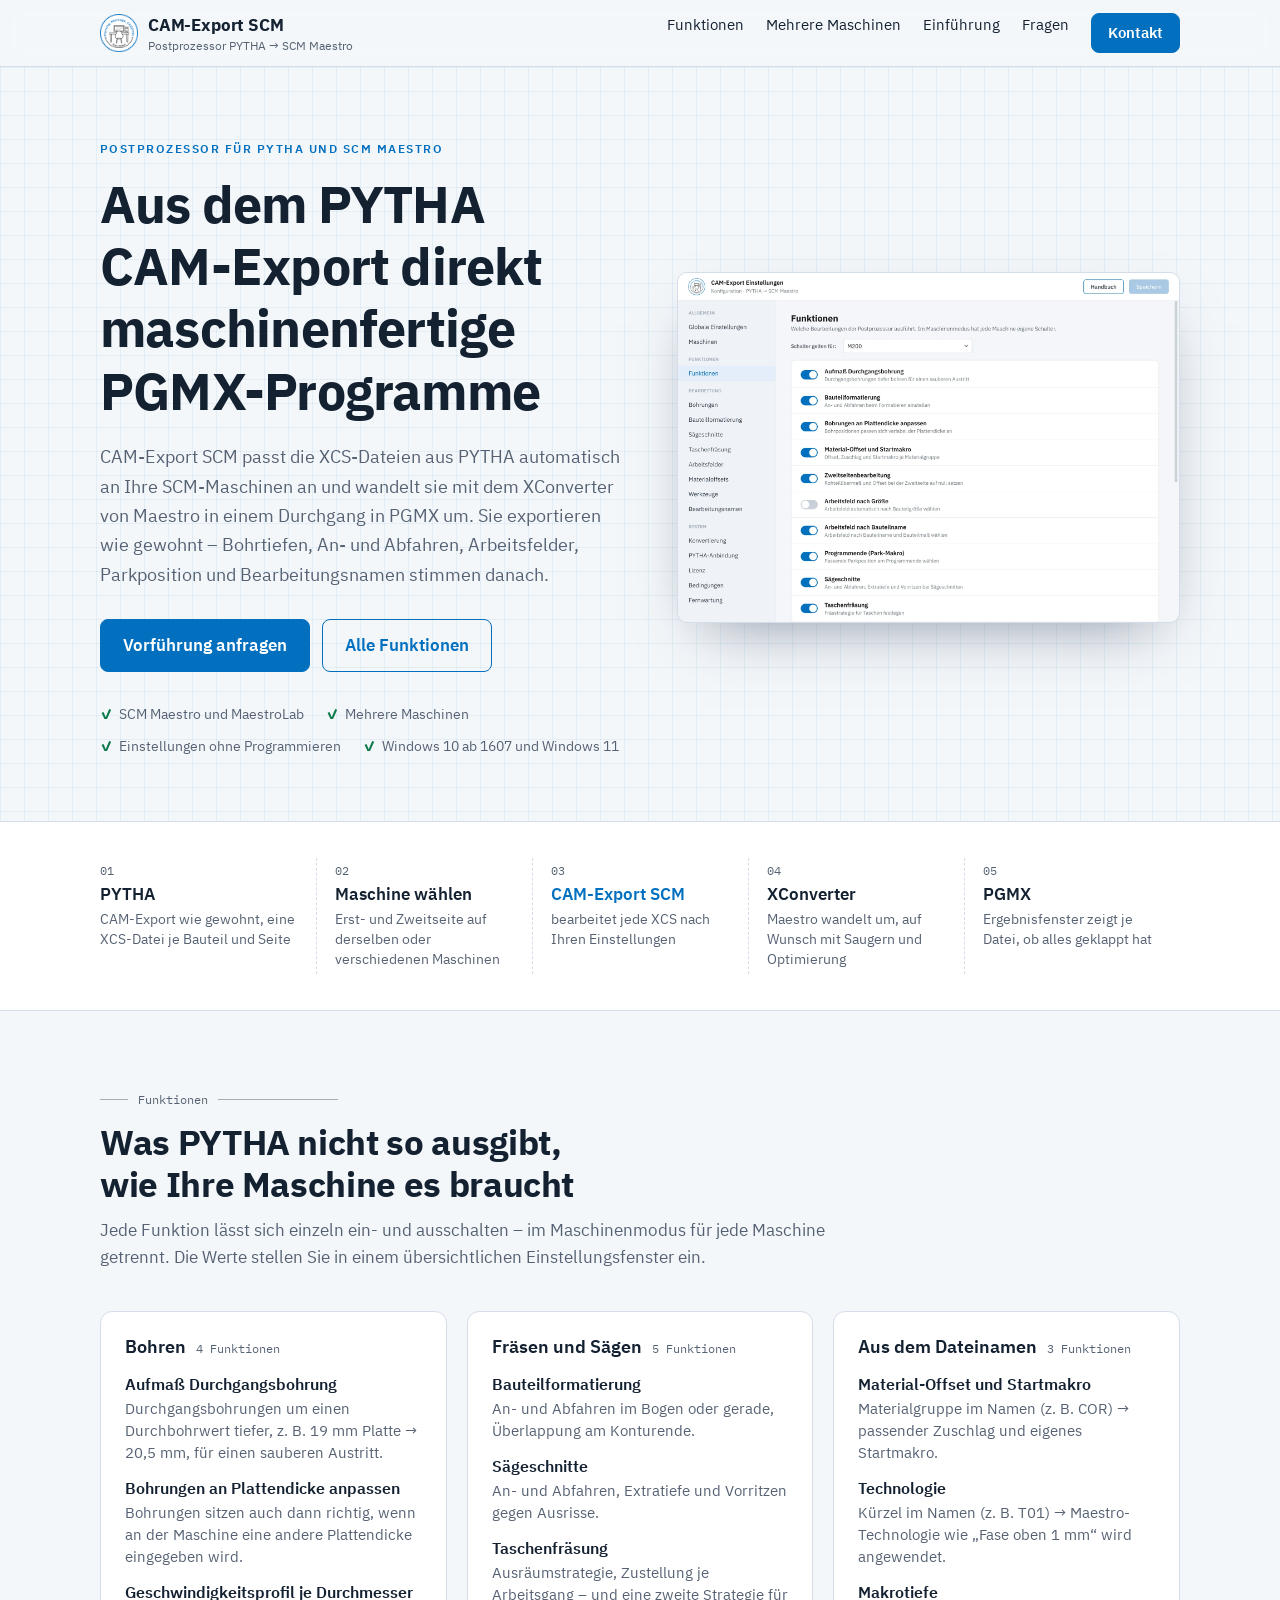
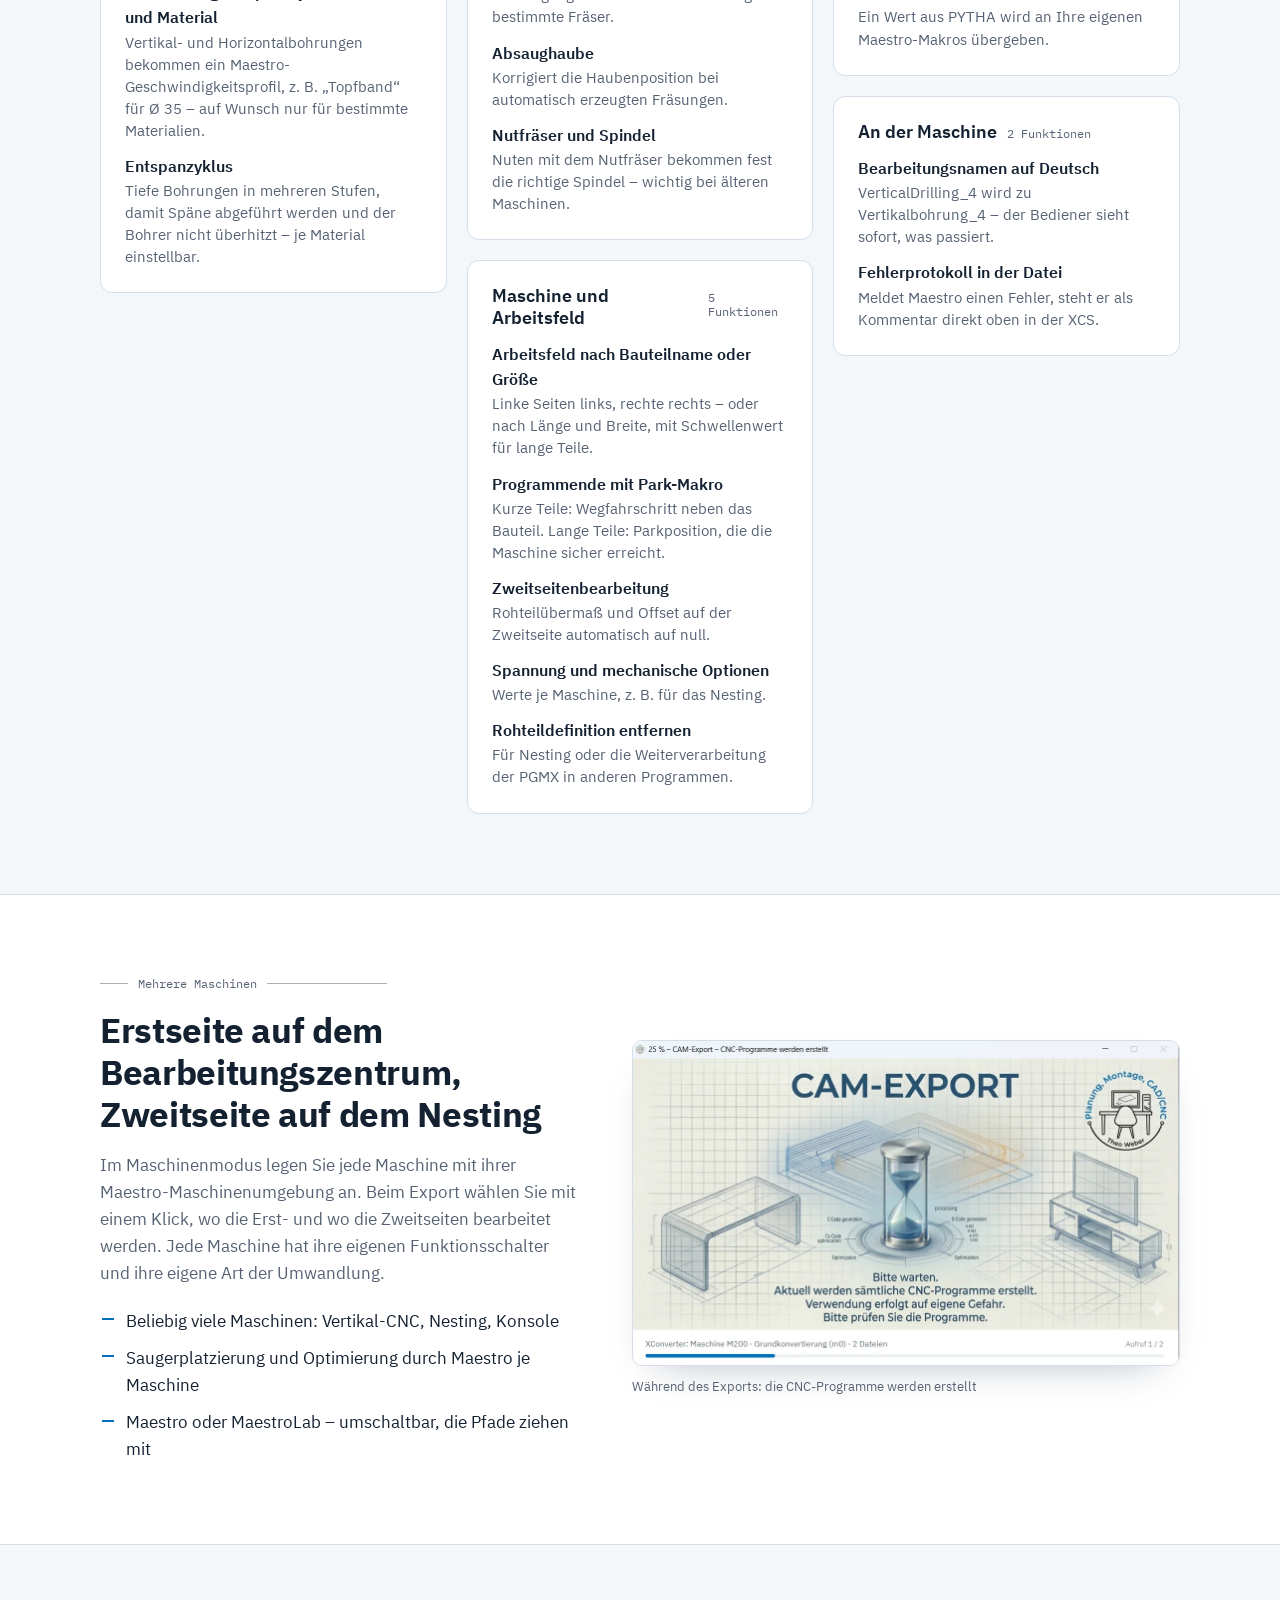
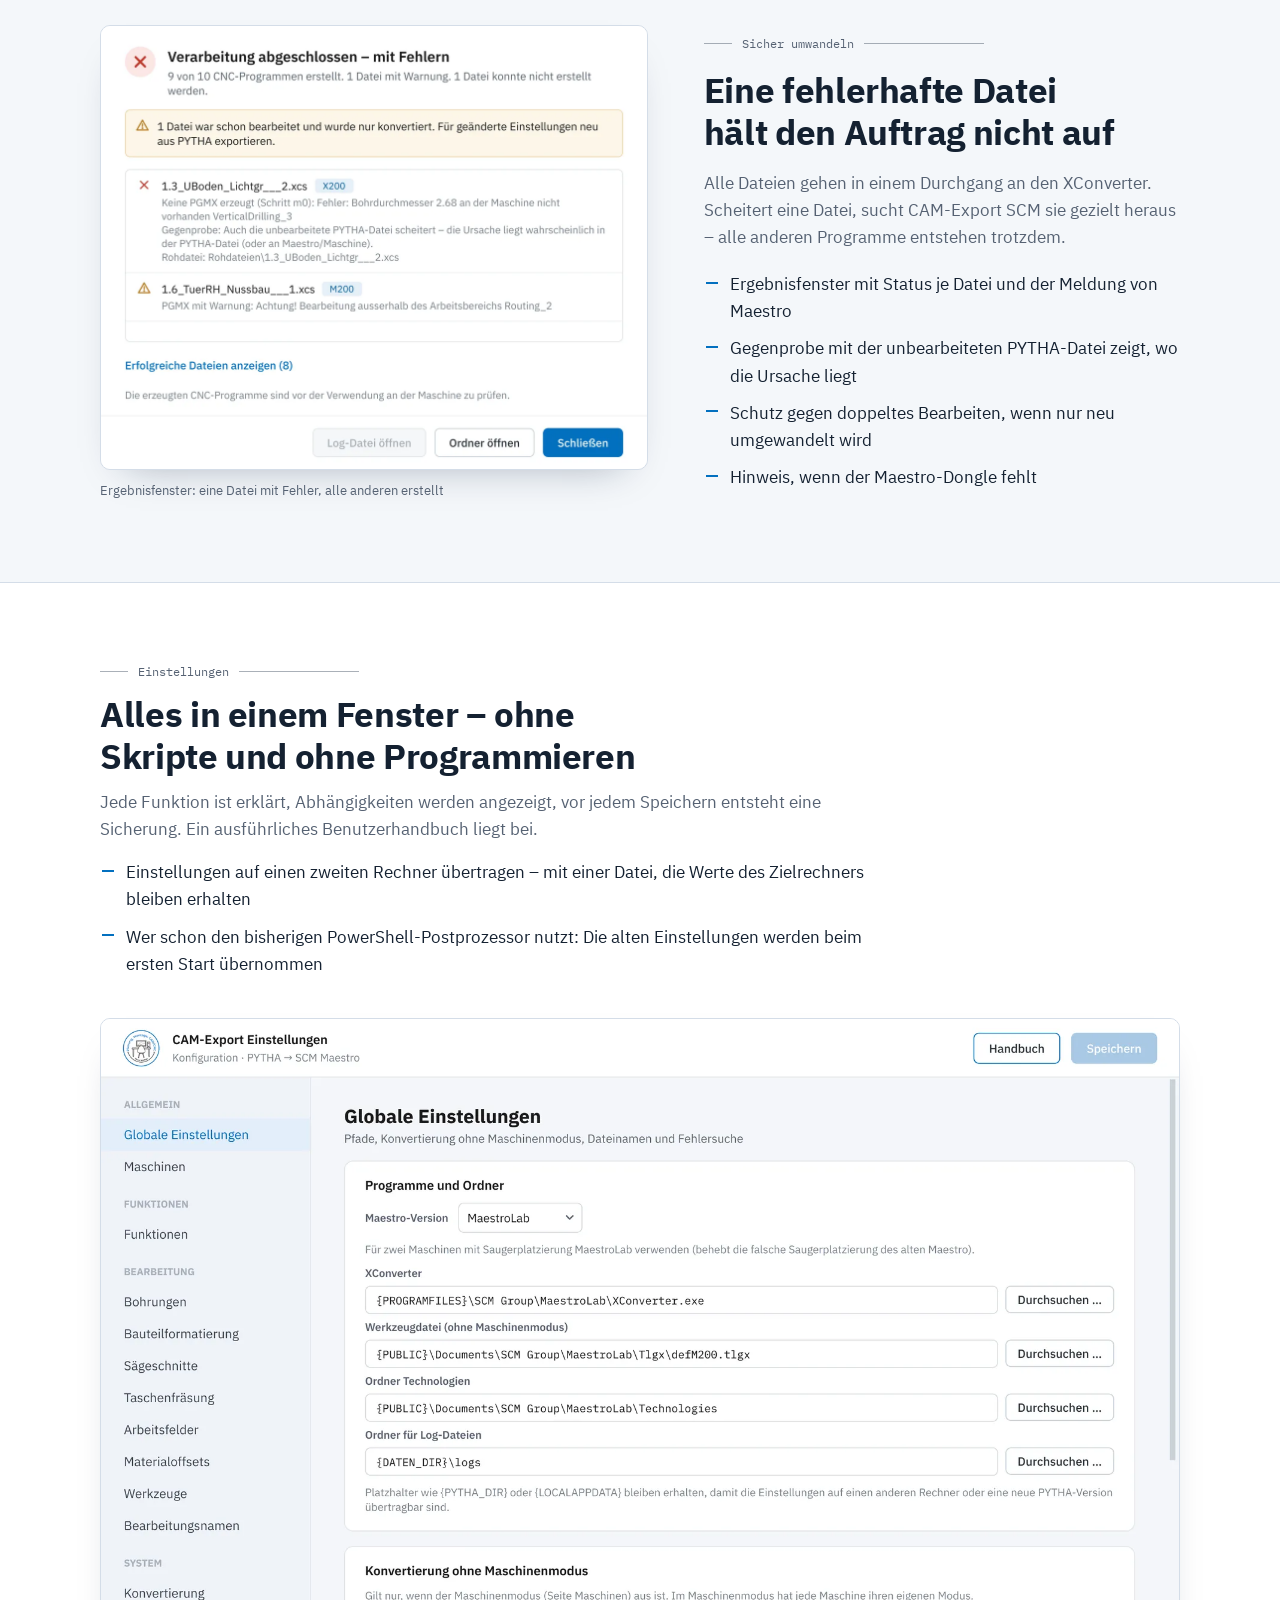
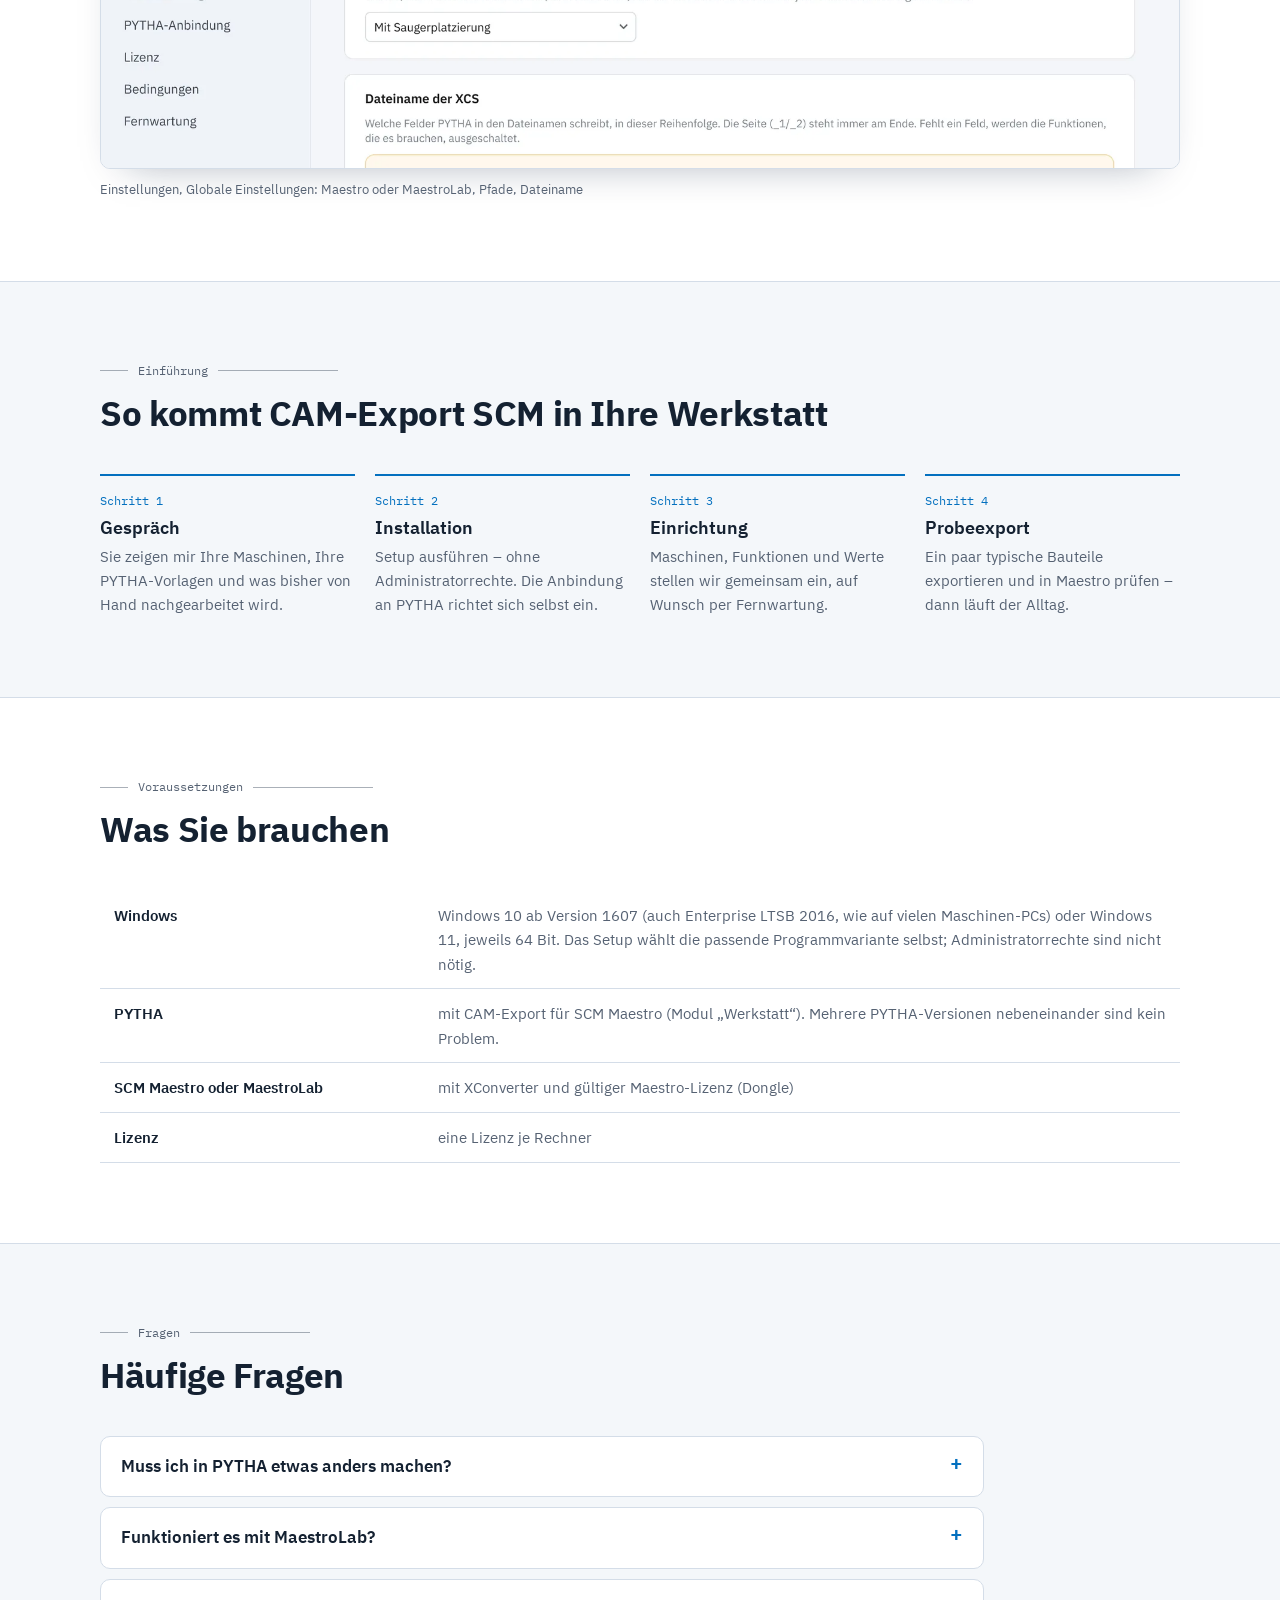
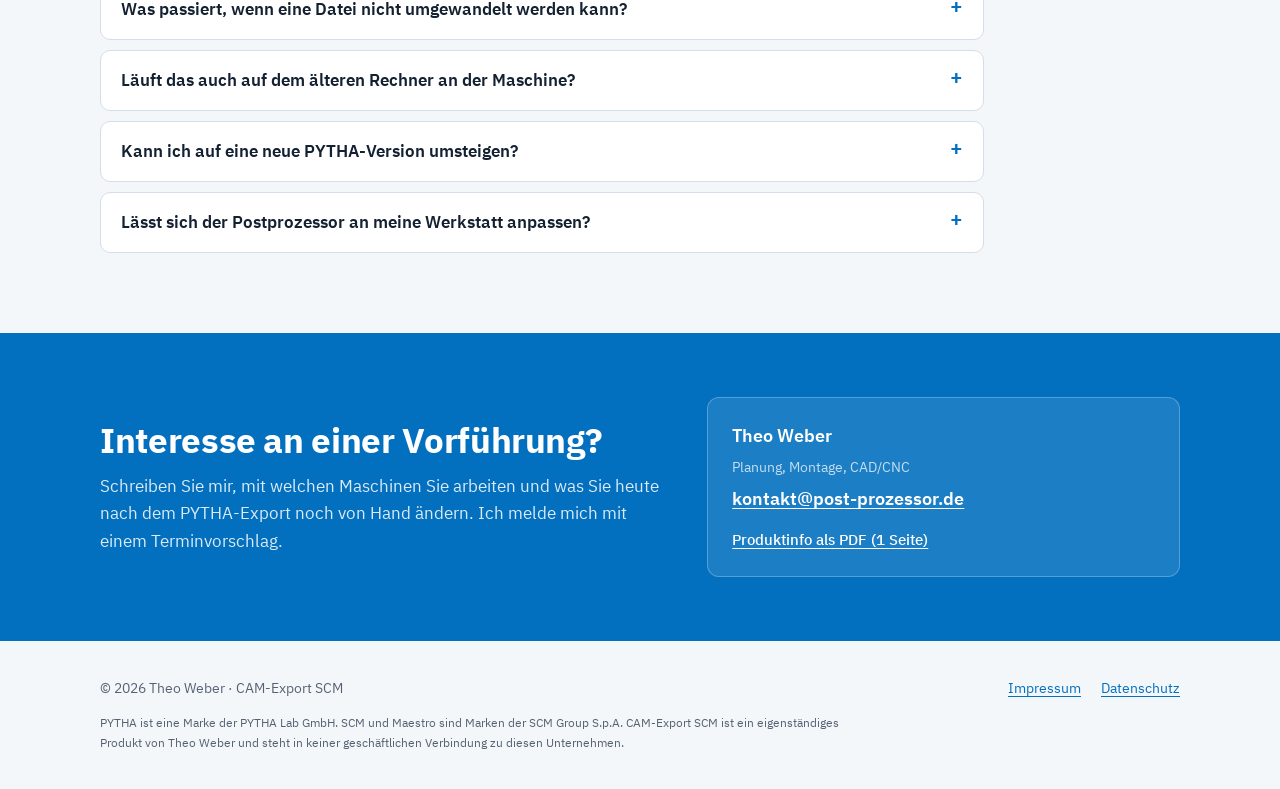
==== commit af498fc4: "Add files via upload" ====
--- a/index.html
+++ b/index.html
@@ -276,6 +276,7 @@
         <span class="name">Theo Weber</span>
         <small>Planung, Montage, CAD/CNC</small>
         <a class="mail" data-u="kontakt" data-d="post-prozessor.de" href="#kontakt">kontakt [at] post-prozessor.de</a>
+        <a class="pdf" href="CAM-Export-SCM_Produktinfo.pdf" download>Produktinfo als PDF (1 Seite)</a>
       </div>
     </div>
   </section>
--- a/style.css
+++ b/style.css
@@ -199,6 +199,7 @@
 .kontakt .karte { background: rgba(255, 255, 255, 0.1); border: 1px solid rgba(255, 255, 255, 0.25); border-radius: 12px; padding: 24px; display: grid; gap: 6px; }
 .kontakt .karte .name { font-weight: 600; font-size: 1.1rem; }
 .kontakt .karte a { color: #fff; font-weight: 600; font-size: 1.1rem; overflow-wrap: anywhere; }
+.kontakt .karte a.pdf { font-size: 0.95rem; font-weight: 500; margin-top: 8px; }
 .kontakt .karte small { color: rgba(255, 255, 255, 0.75); }
 
 /* Fuß */
